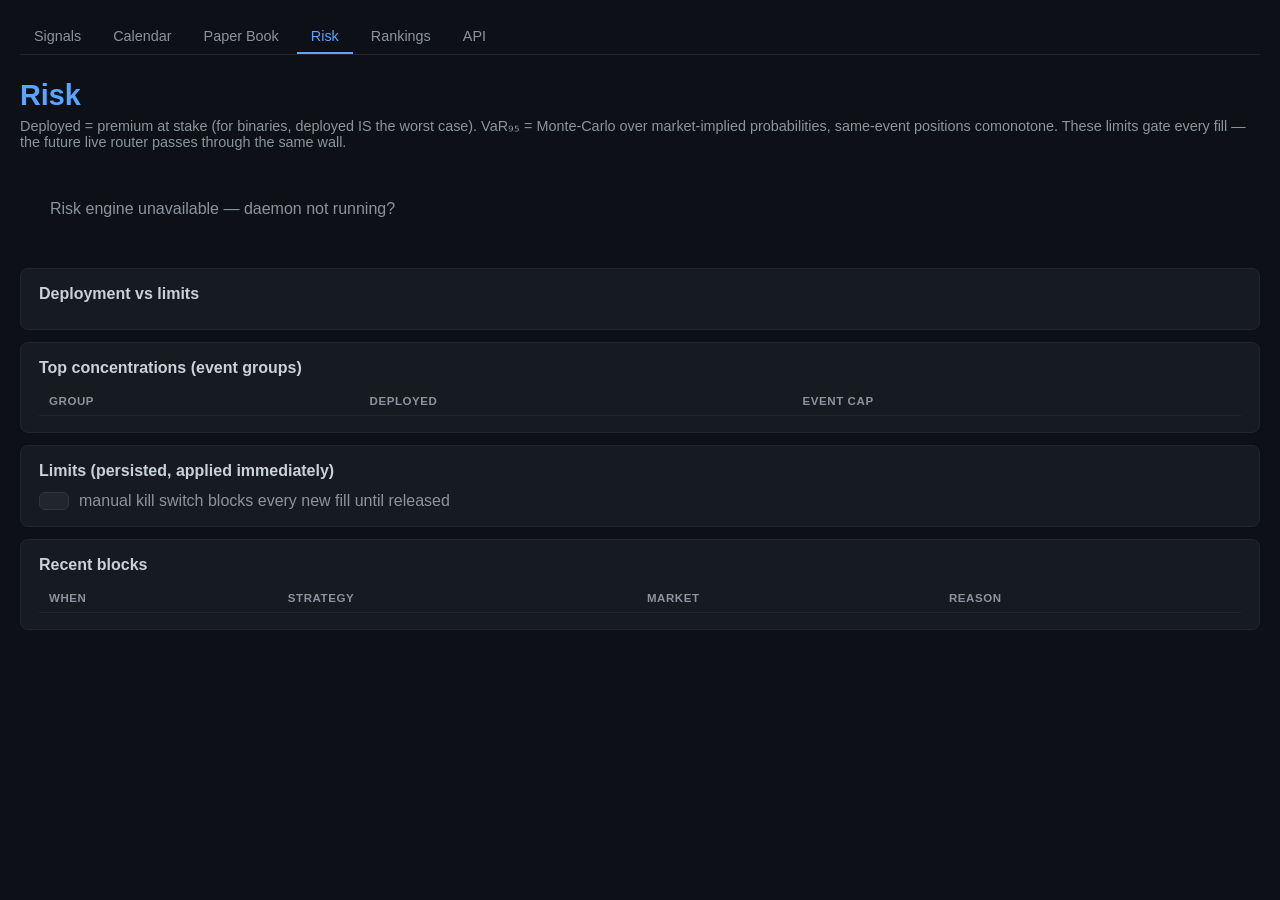
==== static/risk.html @ 9a08e0d3 "Risk overlay: exposure limits, Monte-Carlo VaR, kill switches, dashboard The gate before real money." ====
<!DOCTYPE html>
<html lang="en">
<head>
    <meta charset="UTF-8">
    <meta name="viewport" content="width=device-width, initial-scale=1.0">
    <title>Risk — Polymarket Scanner</title>
    <link rel="stylesheet" href="/static/assets/style.css">
    <style>
        .bar { height: 8px; background: #21262d; border-radius: 4px; overflow: hidden; margin-top: 6px; }
        .bar > div { height: 100%; background: #3fb950; transition: width .3s; }
        .bar.warn > div { background: #d29922; }
        .bar.crit > div { background: #f85149; }
        .limit-row { display: flex; gap: 10px; align-items: center; margin-bottom: 8px; flex-wrap: wrap; }
        .limit-row label { min-width: 190px; color: #8b949e; font-size: 0.85rem; }
        .limit-row input { width: 110px; }
        .kill-banner {
            background: #3a2422; border: 1px solid #f85149; border-radius: 8px;
            padding: 12px 16px; margin-bottom: 16px; color: #f85149; font-weight: 600;
            display: none;
        }
        .kill-banner.on { display: block; }
    </style>
</head>
<body>
<div class="container">
    <h1>Risk</h1>
    <div class="subtitle">
        Deployed = premium at stake (for binaries, deployed IS the worst case). VaR₉₅ = Monte-Carlo
        over market-implied probabilities, same-event positions comonotone. These limits gate every
        fill — the future live router passes through the same wall.
    </div>

    <div class="kill-banner" id="kill-banner"></div>

    <div id="stats" class="stat-row"></div>

    <div class="card">
        <div style="font-weight:600; margin-bottom:10px;">Deployment vs limits</div>
        <div id="bars"></div>
    </div>

    <div class="card">
        <div style="font-weight:600; margin-bottom:10px;">Top concentrations (event groups)</div>
        <table class="tbl"><thead><tr><th>Group</th><th>Deployed</th><th>Event cap</th></tr></thead>
        <tbody id="conc"></tbody></table>
    </div>

    <div class="card">
        <div style="font-weight:600; margin-bottom:10px;">Limits (persisted, applied immediately)</div>
        <div id="limit-editor"></div>
        <div style="margin-top:12px; display:flex; gap:10px;">
            <button id="kill-toggle"></button>
            <span class="muted" style="align-self:center;">manual kill switch blocks every new fill until released</span>
        </div>
    </div>

    <div class="card">
        <div style="font-weight:600; margin-bottom:10px;">Recent blocks</div>
        <table class="tbl"><thead><tr><th>When</th><th>Strategy</th><th>Market</th><th>Reason</th></tr></thead>
        <tbody id="blocks"></tbody></table>
    </div>
</div>

<script src="/static/assets/nav.js" data-active="risk"></script>
<script>
const API = "/api";
let killState = false;

function esc(s) {
    const d = document.createElement("div");
    d.textContent = s == null ? "" : String(s);
    return d.innerHTML.replace(/"/g, "&quot;").replace(/'/g, "&#39;");
}
function money(x) {
    if (x == null) return "—";
    const cls = x >= 0 ? "pos" : "neg";
    return `<span class="${cls}">${x >= 0 ? "+" : ""}$${Number(x).toFixed(2)}</span>`;
}
function usd(x) { return x == null ? "—" : "$" + Number(x).toFixed(0); }

function bar(label, current, limit, pct) {
    const cls = pct == null ? "" : pct >= 90 ? "crit" : pct >= 70 ? "warn" : "";
    const width = Math.min(pct || 0, 100);
    return `<div style="margin-bottom:12px;">
        <div style="display:flex; justify-content:space-between; font-size:0.85rem;">
            <span>${esc(label)}</span>
            <span class="muted">${usd(current)} / ${usd(limit)} (${pct == null ? "—" : pct + "%"})</span>
        </div>
        <div class="bar ${cls}"><div style="width:${width}%"></div></div>
    </div>`;
}

const LIMIT_LABELS = {
    total_deployed: "Total deployed",
    per_strategy_deployed: "Per-strategy deployed",
    per_event_deployed: "Per-event deployed (correlation)",
    per_market_deployed: "Per-market deployed",
    var95: "VaR 95% cap",
    daily_loss: "Daily loss kill threshold",
};

async function load() {
    const res = await fetch(`${API}/risk`);
    if (!res.ok) {
        document.getElementById("stats").innerHTML =
            `<div class="empty">Risk engine unavailable — daemon not running?</div>`;
        return;
    }
    const r = await res.json();
    killState = r.kill_switch.manual;

    const banner = document.getElementById("kill-banner");
    if (r.kill_switch.manual || r.kill_switch.daily_loss_tripped) {
        banner.classList.add("on");
        banner.textContent = r.kill_switch.manual
            ? "MANUAL KILL SWITCH ENGAGED — no new positions will open"
            : "DAILY LOSS LIMIT TRIPPED — new positions blocked until UTC midnight";
    } else {
        banner.classList.remove("on");
    }

    document.getElementById("stats").innerHTML = `
        <div class="stat-card"><div class="label">Deployed</div>
            <div class="value">${usd(r.deployed.total.current)}</div></div>
        <div class="stat-card"><div class="label">VaR 95% (worst $${Number(r.var.worst_case).toFixed(0)})</div>
            <div class="value">${usd(r.var.var)}</div></div>
        <div class="stat-card"><div class="label">Expected shortfall</div>
            <div class="value">${usd(r.var.es)}</div></div>
        <div class="stat-card"><div class="label">Realized today (UTC)</div>
            <div class="value">${money(r.daily_realized_pnl)}</div></div>
        <div class="stat-card"><div class="label">Open positions</div>
            <div class="value">${r.open_positions}</div></div>
        <div class="stat-card"><div class="label">Blocks</div>
            <div class="value">${r.blocks.total}</div></div>`;

    let bars = bar("Total deployed", r.deployed.total.current, r.deployed.total.limit, r.deployed.total.pct);
    bars += bar("VaR 95%", r.var.var, r.var.limit, r.var.pct);
    for (const [s, u] of Object.entries(r.deployed.by_strategy)) {
        bars += bar(`${s} deployed`, u.current, u.limit, u.pct);
    }
    document.getElementById("bars").innerHTML = bars;

    document.getElementById("conc").innerHTML = r.deployed.top_concentrations.map(c => {
        const over = c.notional > c.limit;
        return `<tr><td>${esc(c.group)}</td>
            <td class="${over ? "neg" : ""}">${usd(c.notional)}</td>
            <td class="muted">${usd(c.limit)}</td></tr>`;
    }).join("") || `<tr><td colspan="3" class="empty">no open positions</td></tr>`;

    document.getElementById("limit-editor").innerHTML = Object.entries(r.limits).map(([name, v]) => `
        <div class="limit-row">
            <label>${esc(LIMIT_LABELS[name] || name)}</label>
            <input type="number" min="1" step="50" value="${Number(v)}" data-limit="${esc(name)}">
            <button class="save-limit" data-limit="${esc(name)}">Save</button>
        </div>`).join("");

    const killBtn = document.getElementById("kill-toggle");
    killBtn.textContent = killState ? "Release kill switch" : "ENGAGE kill switch";
    killBtn.className = killState ? "primary" : "";

    document.getElementById("blocks").innerHTML = (r.blocks.recent || []).slice().reverse().map(b => `
        <tr><td class="muted">${esc(b.at ? b.at.slice(0, 19).replace("T", " ") : "")}</td>
        <td>${esc(b.strategy)}</td><td>${esc(b.market_id || "")}</td><td>${esc(b.reason)}</td></tr>`
    ).join("") || `<tr><td colspan="4" class="empty">no blocks yet</td></tr>`;
}

document.addEventListener("click", async (e) => {
    const save = e.target.closest(".save-limit");
    if (save) {
        const name = save.dataset.limit;
        const input = document.querySelector(`input[data-limit="${name}"]`);
        const value = parseFloat(input.value);
        if (!(value > 0)) { alert("Limit must be positive"); return; }
        const res = await fetch(`${API}/risk/limits`, {
            method: "PUT",
            headers: { "Content-Type": "application/json" },
            body: JSON.stringify({ name, value }),
        });
        if (!res.ok) alert("Failed: " + (await res.text()));
        load();
    }
    if (e.target.id === "kill-toggle") {
        const engaging = !killState;
        if (engaging && !confirm("Engage the kill switch? No new positions will open until released.")) return;
        await fetch(`${API}/risk/kill`, {
            method: "POST",
            headers: { "Content-Type": "application/json" },
            body: JSON.stringify({ enabled: engaging }),
        });
        load();
    }
});

load();
setInterval(load, 30000);
</script>
</body>
</html>
---- static/assets/style.css ----
/* Shared styles — Polymarket Scanner (GitHub-dark palette, matches index.html) */

* { margin: 0; padding: 0; box-sizing: border-box; }

body {
    font-family: -apple-system, BlinkMacSystemFont, 'Segoe UI', Roboto, Oxygen, Ubuntu, sans-serif;
    background: #0d1117;
    color: #c9d1d9;
    padding: 20px;
    min-height: 100vh;
}

.container { max-width: 1400px; margin: 0 auto; }

h1 { color: #58a6ff; margin-bottom: 6px; font-size: 1.8rem; }
.subtitle { color: #8b949e; margin-bottom: 20px; font-size: 0.9rem; }

/* nav */
.nav {
    display: flex; gap: 4px; margin-bottom: 24px;
    border-bottom: 1px solid #21262d; padding-bottom: 0;
}
.nav a {
    color: #8b949e; text-decoration: none; padding: 8px 14px;
    font-size: 0.9rem; border-bottom: 2px solid transparent;
}
.nav a:hover { color: #c9d1d9; }
.nav a.active { color: #58a6ff; border-bottom-color: #58a6ff; }

/* cards & stat rows */
.stat-row { display: flex; flex-wrap: wrap; gap: 14px; margin-bottom: 20px; }
.stat-card {
    background: #161b22; border: 1px solid #21262d; border-radius: 8px;
    padding: 14px 18px; min-width: 160px;
}
.stat-card .label { color: #8b949e; font-size: 0.75rem; text-transform: uppercase; letter-spacing: 0.05em; }
.stat-card .value { font-size: 1.4rem; font-weight: 600; margin-top: 4px; font-variant-numeric: tabular-nums; }

.card {
    background: #161b22; border: 1px solid #21262d; border-radius: 8px;
    padding: 16px 18px; margin-bottom: 12px;
}
.card:hover { border-color: #30363d; }

/* tables */
.tbl { width: 100%; border-collapse: collapse; font-size: 0.88rem; }
.tbl th {
    text-align: left; color: #8b949e; font-size: 0.72rem; text-transform: uppercase;
    letter-spacing: 0.05em; padding: 8px 10px; border-bottom: 1px solid #21262d;
}
.tbl td { padding: 9px 10px; border-bottom: 1px solid #161b22; font-variant-numeric: tabular-nums; }
.tbl tr:hover td { background: #161b22; }

/* chips & badges */
.chip {
    display: inline-block; padding: 2px 9px; border-radius: 10px;
    font-size: 0.72rem; font-weight: 600; border: 1px solid;
}
.chip.grade-A { color: #3fb950; border-color: #3fb950; }
.chip.grade-B { color: #58a6ff; border-color: #58a6ff; }
.chip.grade-C { color: #d29922; border-color: #d29922; }
.chip.status-open { color: #58a6ff; border-color: #30363d; }
.chip.status-filled { color: #3fb950; border-color: #30363d; }
.chip.status-expired { color: #8b949e; border-color: #30363d; }
.chip.status-resolved { color: #a371f7; border-color: #30363d; }
.chip.status-cancelled { color: #8b949e; border-color: #30363d; }
.chip.strategy { color: #c9d1d9; border-color: #30363d; background: #21262d; }
.chip.mismatch { color: #f85149; border-color: #f85149; }

.pos { color: #3fb950; }
.neg { color: #f85149; }
.muted { color: #8b949e; }

/* controls */
.controls { display: flex; flex-wrap: wrap; gap: 10px; margin-bottom: 18px; align-items: center; }
select, input[type="text"], input[type="number"] {
    background: #0d1117; color: #c9d1d9; border: 1px solid #30363d;
    border-radius: 6px; padding: 6px 10px; font-size: 0.85rem;
}
button {
    background: #21262d; color: #c9d1d9; border: 1px solid #30363d;
    border-radius: 6px; padding: 6px 14px; font-size: 0.85rem; cursor: pointer;
}
button:hover { background: #30363d; }
button.primary { background: #238636; border-color: #2ea043; color: #fff; }
button.primary:hover { background: #2ea043; }
button:focus-visible, a:focus-visible { outline: 2px solid #58a6ff; outline-offset: 2px; }

a.mkt-link { color: #58a6ff; text-decoration: none; }
a.mkt-link:hover { text-decoration: underline; }

/* modal */
.modal-backdrop {
    position: fixed; inset: 0; background: rgba(0,0,0,0.6);
    display: none; align-items: center; justify-content: center; z-index: 50;
}
.modal-backdrop.open { display: flex; }
.modal {
    background: #161b22; border: 1px solid #30363d; border-radius: 8px;
    padding: 22px; width: 380px; max-width: 92vw;
}
.modal h3 { color: #c9d1d9; margin-bottom: 14px; font-size: 1.05rem; }
.modal .row { margin-bottom: 10px; display: flex; flex-direction: column; gap: 4px; }
.modal label { color: #8b949e; font-size: 0.78rem; }
.modal .actions { display: flex; gap: 10px; justify-content: flex-end; margin-top: 14px; }

.empty { color: #8b949e; padding: 30px; text-align: center; }
.conn-dot { display: inline-block; width: 8px; height: 8px; border-radius: 50%; margin-right: 6px; }
.conn-dot.on { background: #3fb950; }
.conn-dot.off { background: #f85149; }
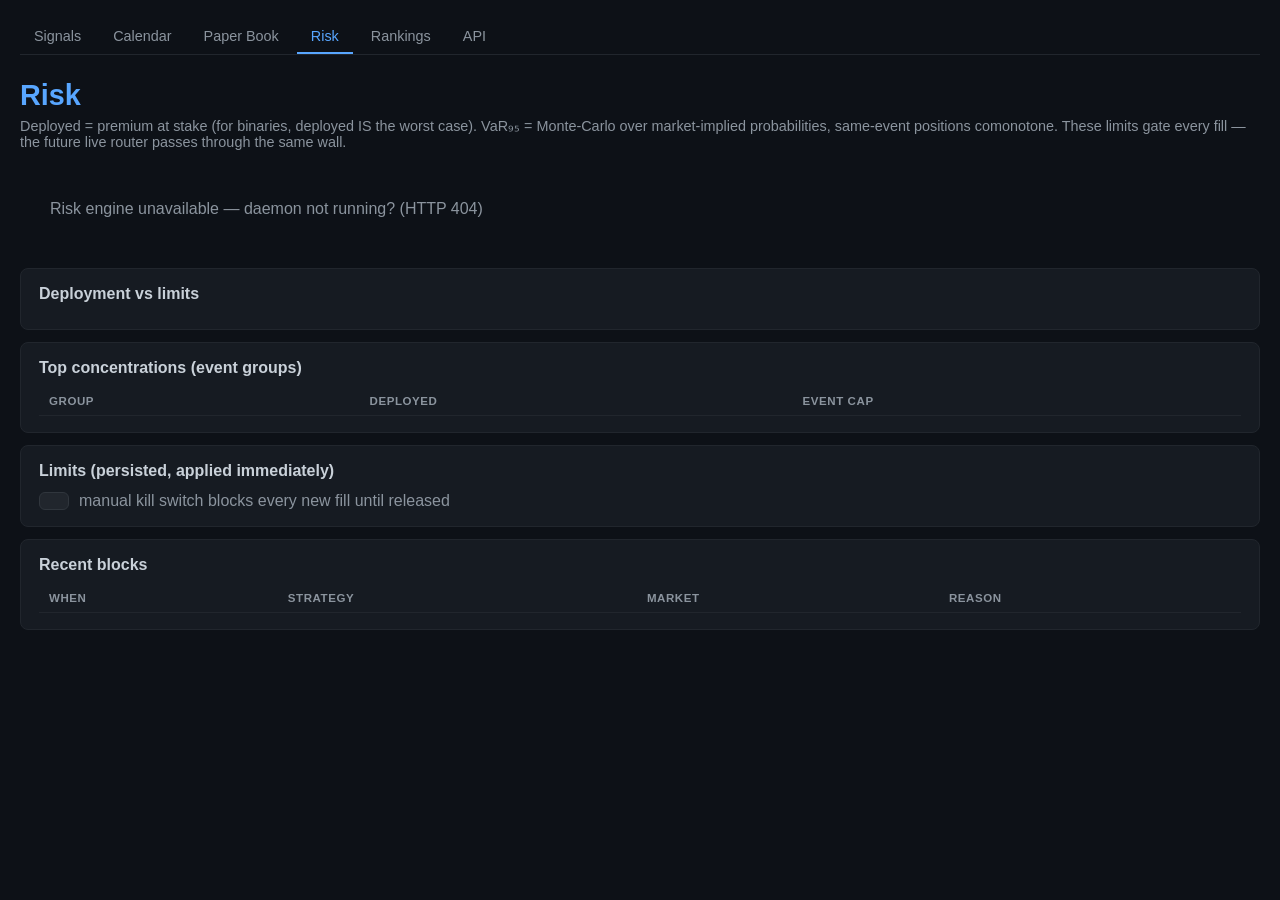
==== commit 731eea71: "Harden risk overlay: 12 adversarially-verified review findings fixed The one that mattered most (HIG" ====
--- a/static/risk.html
+++ b/static/risk.html
@@ -100,13 +100,16 @@
 };
 
 async function load() {
-    const res = await fetch(`${API}/risk`);
-    if (!res.ok) {
+    let r;
+    try {
+        const res = await fetch(`${API}/risk`);
+        if (!res.ok) throw new Error(`HTTP ${res.status}`);
+        r = await res.json();
+    } catch (e) {
         document.getElementById("stats").innerHTML =
-            `<div class="empty">Risk engine unavailable — daemon not running?</div>`;
+            `<div class="empty">Risk engine unavailable — daemon not running? (${esc(e.message)})</div>`;
         return;
     }
-    const r = await res.json();
     killState = r.kill_switch.manual;
 
     const banner = document.getElementById("kill-banner");
@@ -147,12 +150,20 @@
             <td class="muted">${usd(c.limit)}</td></tr>`;
     }).join("") || `<tr><td colspan="3" class="empty">no open positions</td></tr>`;
 
-    document.getElementById("limit-editor").innerHTML = Object.entries(r.limits).map(([name, v]) => `
+    // never rebuild the editor while the user is typing in it — a poll
+    // mid-edit was reverting inputs and Save could persist the stale value
+    const editor = document.getElementById("limit-editor");
+    const editing = editor.contains(document.activeElement);
+    const limitsKey = JSON.stringify(r.limits);
+    if (!editing && editor.dataset.rendered !== limitsKey) {
+        editor.dataset.rendered = limitsKey;
+        editor.innerHTML = Object.entries(r.limits).map(([name, v]) => `
         <div class="limit-row">
             <label>${esc(LIMIT_LABELS[name] || name)}</label>
             <input type="number" min="1" step="50" value="${Number(v)}" data-limit="${esc(name)}">
             <button class="save-limit" data-limit="${esc(name)}">Save</button>
         </div>`).join("");
+    }
 
     const killBtn = document.getElementById("kill-toggle");
     killBtn.textContent = killState ? "Release kill switch" : "ENGAGE kill switch";
@@ -168,7 +179,7 @@
     const save = e.target.closest(".save-limit");
     if (save) {
         const name = save.dataset.limit;
-        const input = document.querySelector(`input[data-limit="${name}"]`);
+        const input = save.closest(".limit-row").querySelector("input");
         const value = parseFloat(input.value);
         if (!(value > 0)) { alert("Limit must be positive"); return; }
         const res = await fetch(`${API}/risk/limits`, {
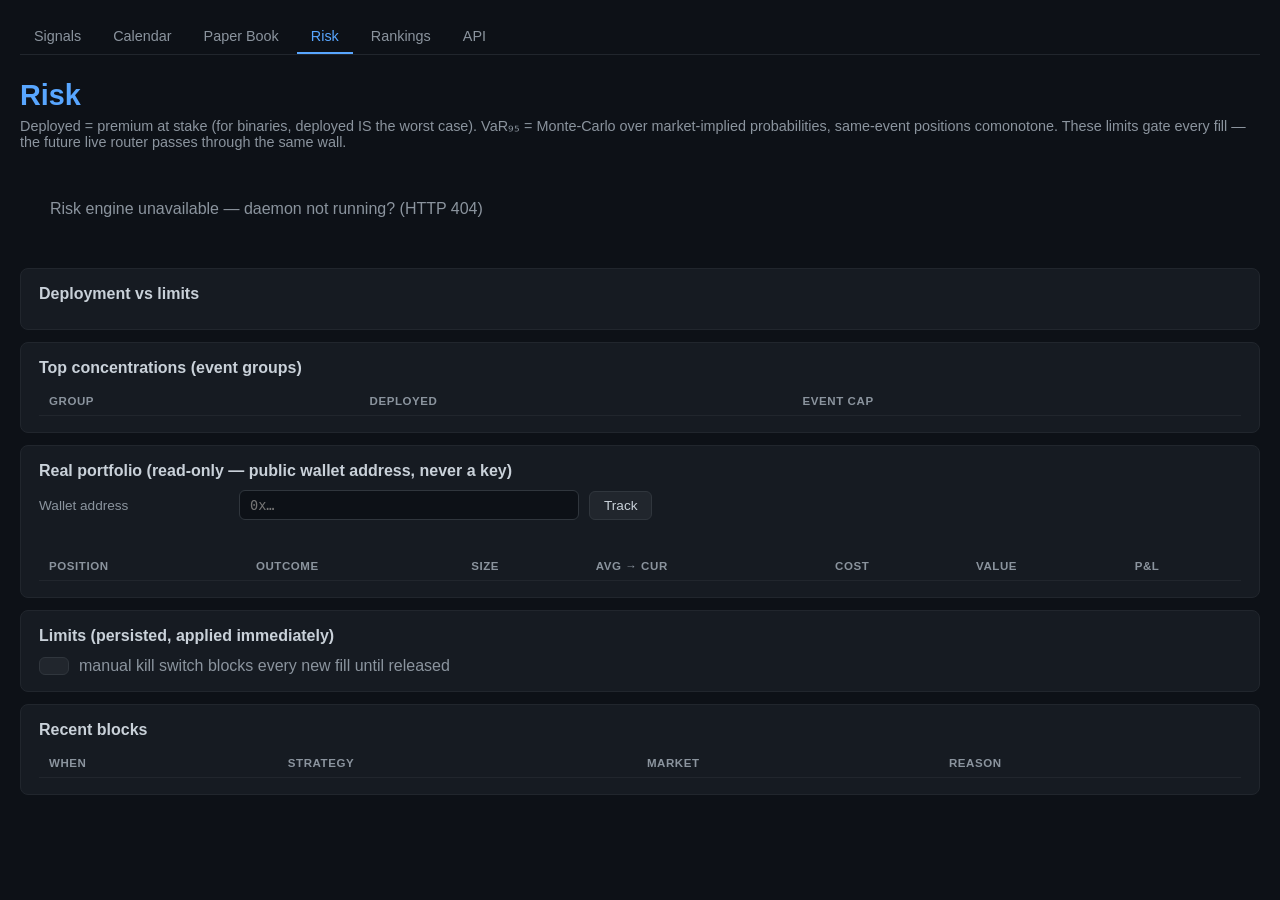
==== commit ee144edf: "Real-portfolio risk tracking: read-only Data API integration Plugs the risk tools into the user's ac" ====
--- a/static/risk.html
+++ b/static/risk.html
@@ -46,6 +46,22 @@
     </div>
 
     <div class="card">
+        <div style="font-weight:600; margin-bottom:10px;">Real portfolio (read-only — public wallet address, never a key)</div>
+        <div class="limit-row">
+            <label>Wallet address</label>
+            <input type="text" id="wallet-input" placeholder="0x…" style="width:340px; font-family:monospace;">
+            <button id="wallet-save">Track</button>
+            <span class="muted" id="wallet-status"></span>
+        </div>
+        <div id="real-stats" class="stat-row" style="margin-top:12px;"></div>
+        <div id="real-breach"></div>
+        <table class="tbl" id="real-tbl" style="margin-top:8px;">
+            <thead><tr><th>Position</th><th>Outcome</th><th>Size</th><th>Avg → Cur</th><th>Cost</th><th>Value</th><th>P&amp;L</th></tr></thead>
+            <tbody></tbody>
+        </table>
+    </div>
+
+    <div class="card">
         <div style="font-weight:600; margin-bottom:10px;">Limits (persisted, applied immediately)</div>
         <div id="limit-editor"></div>
         <div style="margin-top:12px; display:flex; gap:10px;">
@@ -169,10 +185,55 @@
     killBtn.textContent = killState ? "Release kill switch" : "ENGAGE kill switch";
     killBtn.className = killState ? "primary" : "";
 
+    renderReal(r.real || { configured: false });
+
     document.getElementById("blocks").innerHTML = (r.blocks.recent || []).slice().reverse().map(b => `
         <tr><td class="muted">${esc(b.at ? b.at.slice(0, 19).replace("T", " ") : "")}</td>
         <td>${esc(b.strategy)}</td><td>${esc(b.market_id || "")}</td><td>${esc(b.reason)}</td></tr>`
     ).join("") || `<tr><td colspan="4" class="empty">no blocks yet</td></tr>`;
+}
+
+function renderReal(real) {
+    const statusEl = document.getElementById("wallet-status");
+    const statsEl = document.getElementById("real-stats");
+    const breachEl = document.getElementById("real-breach");
+    const tbody = document.querySelector("#real-tbl tbody");
+    const input = document.getElementById("wallet-input");
+    if (!real.configured) {
+        statusEl.textContent = "not tracking — paste your Polymarket profile wallet address";
+        statsEl.innerHTML = ""; breachEl.innerHTML = ""; tbody.innerHTML = "";
+        return;
+    }
+    if (document.activeElement !== input && !input.value) input.value = real.wallet;
+    statusEl.textContent = real.last_error
+        ? `fetch error: ${real.last_error}`
+        : `updated ${real.updated_at ? real.updated_at.slice(11, 19) + " UTC" : "…"}`;
+
+    const varPct = real.var.limit ? Math.round(100 * real.var.var / real.var.limit) : null;
+    statsEl.innerHTML = `
+        <div class="stat-card"><div class="label">Portfolio value</div>
+            <div class="value">${usd(real.portfolio_value)}</div></div>
+        <div class="stat-card"><div class="label">Cost basis (at risk)</div>
+            <div class="value">${usd(real.cost_basis)}</div></div>
+        <div class="stat-card"><div class="label">Unrealized P&L</div>
+            <div class="value">${money(real.unrealized_pnl)}</div></div>
+        <div class="stat-card"><div class="label">VaR 95% (worst $${Number(real.var.worst_case).toFixed(0)})</div>
+            <div class="value">${usd(real.var.var)} <span class="muted" style="font-size:0.8rem;">/ ${usd(real.var.limit)}${varPct != null ? " (" + varPct + "%)" : ""}</span></div></div>
+        <div class="stat-card"><div class="label">Positions</div>
+            <div class="value">${real.positions.length}</div></div>`;
+
+    breachEl.innerHTML = (real.breached || []).length
+        ? `<div class="kill-banner on" style="margin-top:10px;">REAL PORTFOLIO OVER LIMIT: ${real.breached.map(esc).join(", ")} — monitoring only, reduce manually</div>`
+        : "";
+
+    tbody.innerHTML = real.positions.slice(0, 25).map(p => `
+        <tr><td>${p.event_slug
+            ? `<a class="mkt-link" target="_blank" rel="noopener" href="https://polymarket.com/event/${encodeURIComponent(p.event_slug)}">${esc(p.title)}</a>`
+            : esc(p.title)}${p.redeemable ? ' <span class="chip status-resolved">redeemable</span>' : ""}</td>
+        <td>${esc(p.outcome)}</td><td>${p.size}</td>
+        <td>${Number(p.avg_price).toFixed(3)} → ${Number(p.cur_price).toFixed(3)}</td>
+        <td>${usd(p.cost)}</td><td>${usd(p.value)}</td><td>${money(p.pnl)}</td></tr>`).join("")
+        || `<tr><td colspan="7" class="empty">no open positions in this account</td></tr>`;
 }
 
 document.addEventListener("click", async (e) => {
@@ -190,6 +251,16 @@
         if (!res.ok) alert("Failed: " + (await res.text()));
         load();
     }
+    if (e.target.id === "wallet-save") {
+        const address = document.getElementById("wallet-input").value.trim();
+        const res = await fetch(`${API}/risk/wallet`, {
+            method: "POST",
+            headers: { "Content-Type": "application/json" },
+            body: JSON.stringify({ address }),
+        });
+        if (!res.ok) alert("Failed: " + (await res.text()));
+        load();
+    }
     if (e.target.id === "kill-toggle") {
         const engaging = !killState;
         if (engaging && !confirm("Engage the kill switch? No new positions will open until released.")) return;
